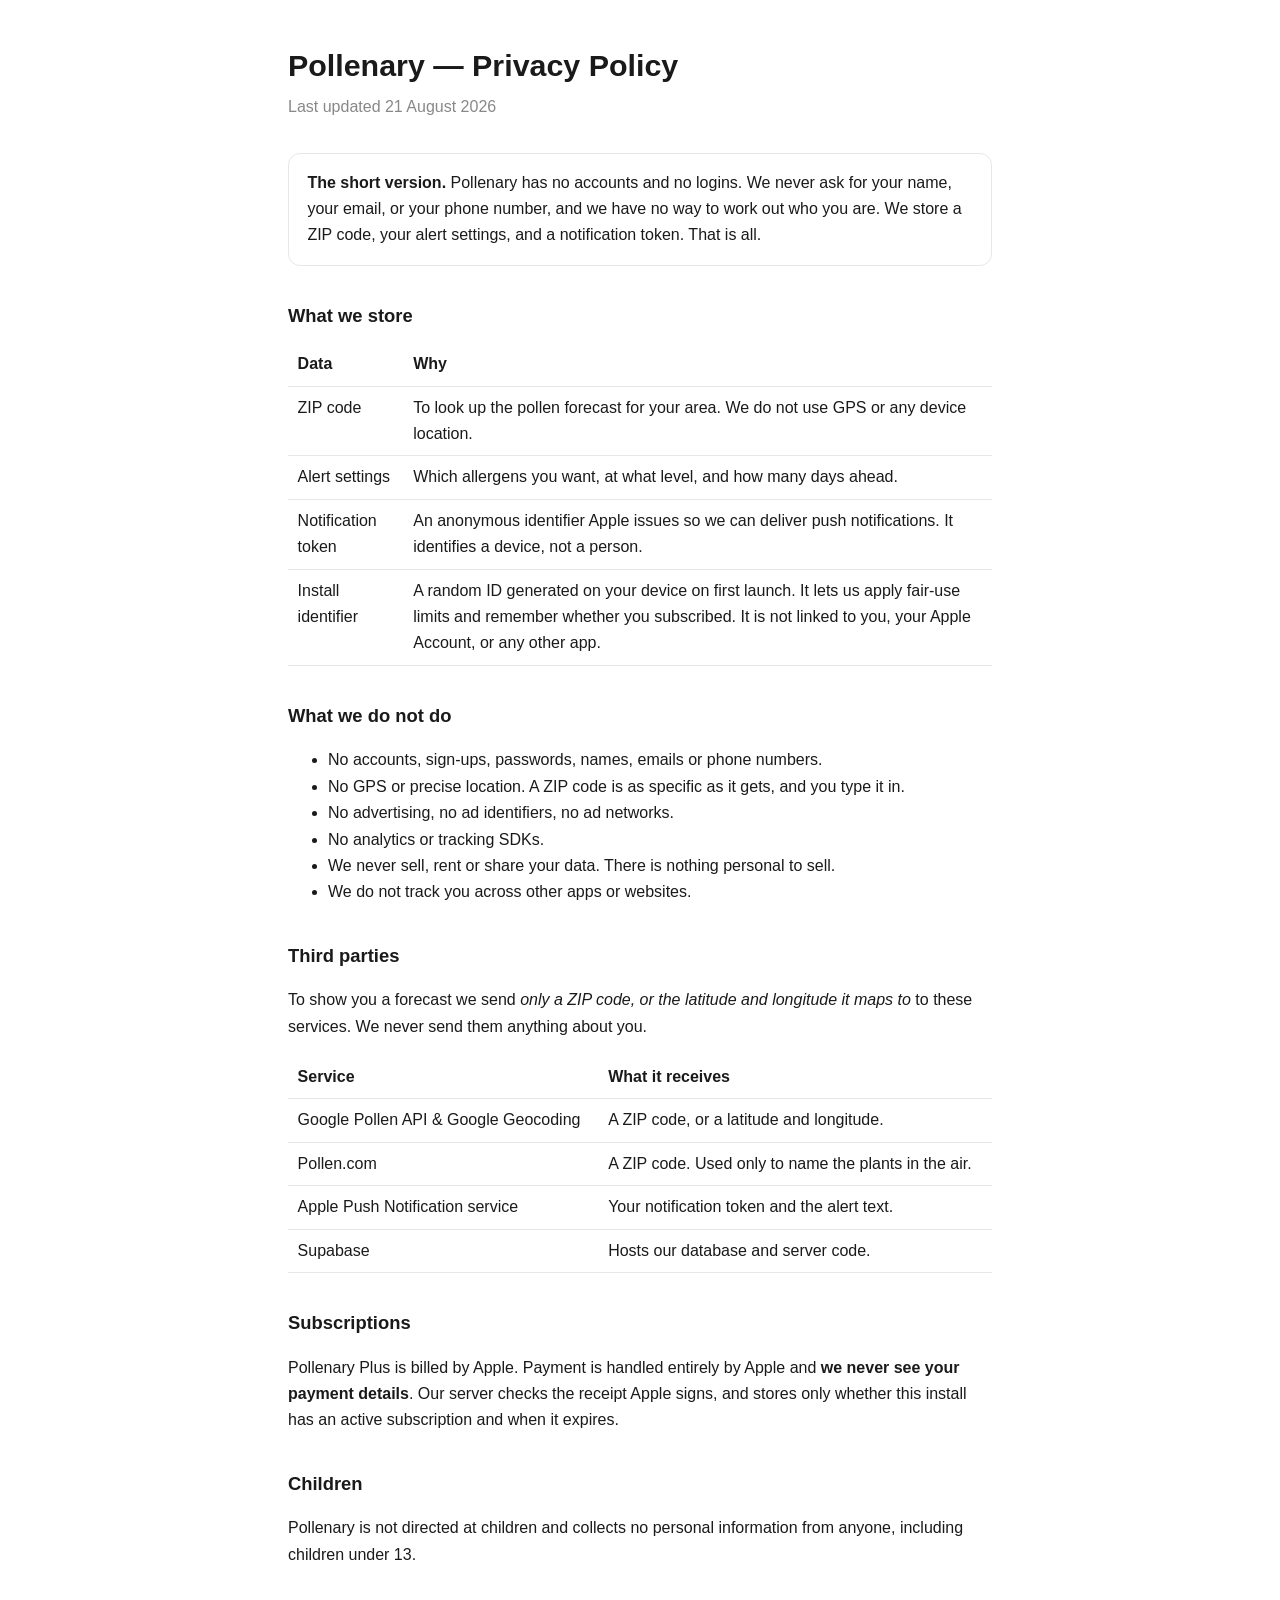
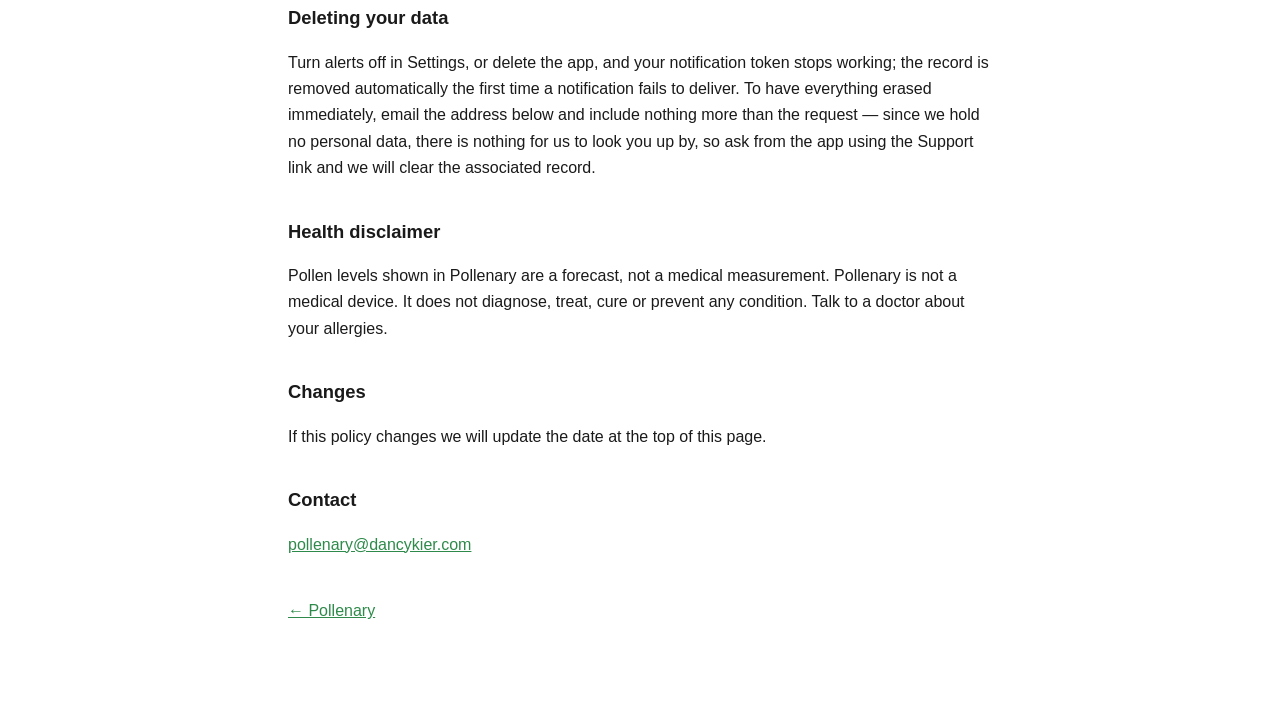
==== privacy.html @ 345eb320 "Pollenary marketing site - landing page with MobileApplication + FAQPage structured data - 6 guides," ====
<!doctype html>
<html lang="en"><head>
<meta charset="utf-8"><meta name="viewport" content="width=device-width,initial-scale=1">
<title>Pollenary — Privacy Policy</title>
<link rel="canonical" href="https://pollenary.dancykier.com/privacy.html">
<style>
:root{color-scheme:light dark}
body{max-width:44rem;margin:0 auto;padding:2.5rem 1.25rem 5rem;
 font:16px/1.65 -apple-system,BlinkMacSystemFont,"Segoe UI",Roboto,sans-serif;
 background:#fff;color:#1a1a1a}
@media(prefers-color-scheme:dark){body{background:#111;color:#e8e8e8}}
h1{font-size:1.9rem;margin:0 0 .25rem}h2{font-size:1.15rem;margin:2.2rem 0 .5rem}
.sub{color:#888;margin:0 0 2rem}
table{border-collapse:collapse;width:100%;margin:.75rem 0}
th,td{text-align:left;padding:.5rem .6rem;border-bottom:1px solid #8883;vertical-align:top}
code{background:#8882;padding:.1rem .35rem;border-radius:4px;font-size:.9em}
a{color:#2e8a4a}
.box{border:1px solid #8883;border-radius:12px;padding:1rem 1.15rem;margin:1.25rem 0}
</style></head><body>

<h1>Pollenary — Privacy Policy</h1>
<p class="sub">Last updated 21 August 2026</p>

<div class="box">
<strong>The short version.</strong> Pollenary has no accounts and no logins. We never ask for
your name, your email, or your phone number, and we have no way to work out who you are.
We store a ZIP code, your alert settings, and a notification token. That is all.
</div>

<h2>What we store</h2>
<table>
<tr><th>Data</th><th>Why</th></tr>
<tr><td>ZIP code</td><td>To look up the pollen forecast for your area. We do not use GPS or any device location.</td></tr>
<tr><td>Alert settings</td><td>Which allergens you want, at what level, and how many days ahead.</td></tr>
<tr><td>Notification token</td><td>An anonymous identifier Apple issues so we can deliver push notifications. It identifies a device, not a person.</td></tr>
<tr><td>Install identifier</td><td>A random ID generated on your device on first launch. It lets us apply fair-use limits and remember whether you subscribed. It is not linked to you, your Apple Account, or any other app.</td></tr>
</table>

<h2>What we do not do</h2>
<ul>
<li>No accounts, sign-ups, passwords, names, emails or phone numbers.</li>
<li>No GPS or precise location. A ZIP code is as specific as it gets, and you type it in.</li>
<li>No advertising, no ad identifiers, no ad networks.</li>
<li>No analytics or tracking SDKs.</li>
<li>We never sell, rent or share your data. There is nothing personal to sell.</li>
<li>We do not track you across other apps or websites.</li>
</ul>

<h2>Third parties</h2>
<p>To show you a forecast we send <em>only a ZIP code, or the latitude and longitude it maps to</em>
to these services. We never send them anything about you.</p>
<table>
<tr><th>Service</th><th>What it receives</th></tr>
<tr><td>Google Pollen API &amp; Google Geocoding</td><td>A ZIP code, or a latitude and longitude.</td></tr>
<tr><td>Pollen.com</td><td>A ZIP code. Used only to name the plants in the air.</td></tr>
<tr><td>Apple Push Notification service</td><td>Your notification token and the alert text.</td></tr>
<tr><td>Supabase</td><td>Hosts our database and server code.</td></tr>
</table>

<h2>Subscriptions</h2>
<p>Pollenary Plus is billed by Apple. Payment is handled entirely by Apple and
<strong>we never see your payment details</strong>. Our server checks the receipt Apple signs, and
stores only whether this install has an active subscription and when it expires.</p>

<h2>Children</h2>
<p>Pollenary is not directed at children and collects no personal information from anyone,
including children under 13.</p>

<h2>Deleting your data</h2>
<p>Turn alerts off in Settings, or delete the app, and your notification token stops working; the
record is removed automatically the first time a notification fails to deliver. To have
everything erased immediately, email the address below and include nothing more than the request
— since we hold no personal data, there is nothing for us to look you up by, so ask from the app
using the Support link and we will clear the associated record.</p>

<h2>Health disclaimer</h2>
<p>Pollen levels shown in Pollenary are a forecast, not a medical measurement. Pollenary is not a
medical device. It does not diagnose, treat, cure or prevent any condition. Talk to a doctor
about your allergies.</p>

<h2>Changes</h2>
<p>If this policy changes we will update the date at the top of this page.</p>

<h2>Contact</h2>
<p><a href="mailto:pollenary@dancykier.com">pollenary@dancykier.com</a></p>

<p style="margin-top:2.5rem"><a href="/">← Pollenary</a></p>
</body></html>
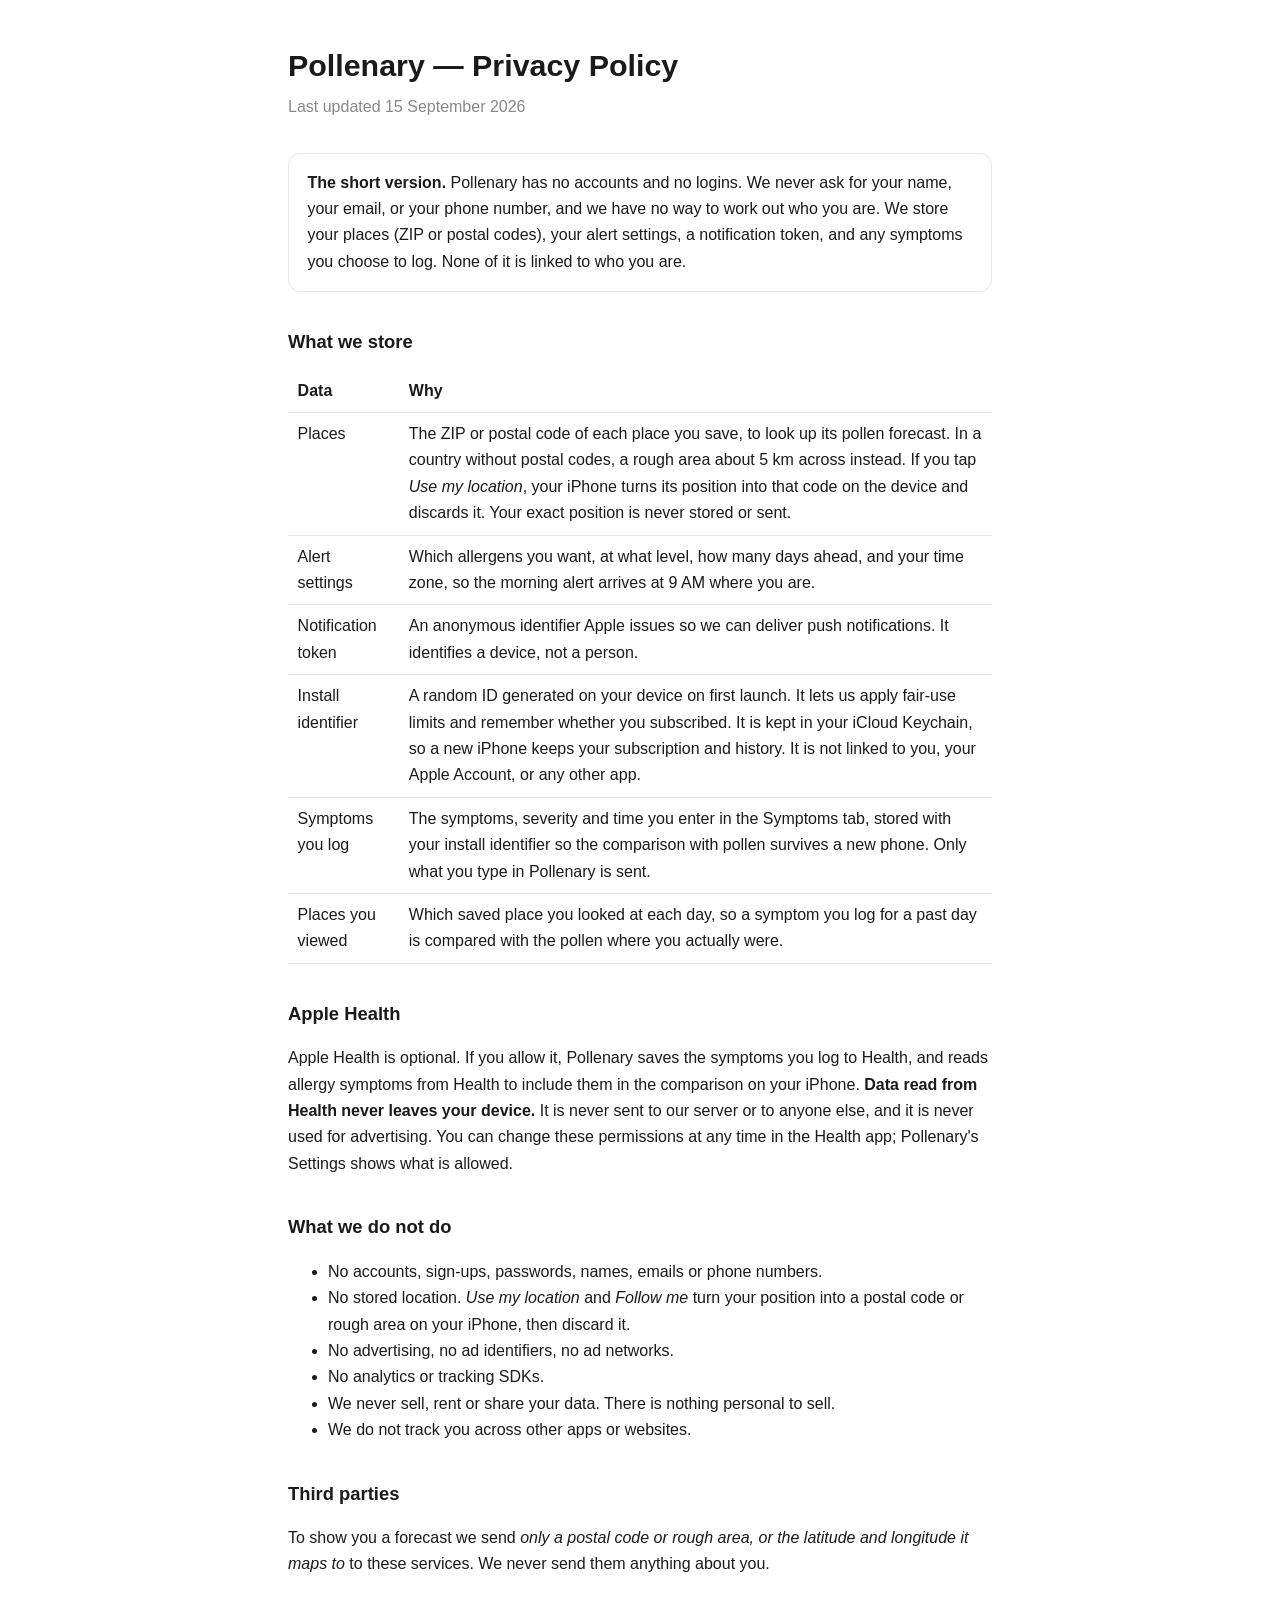
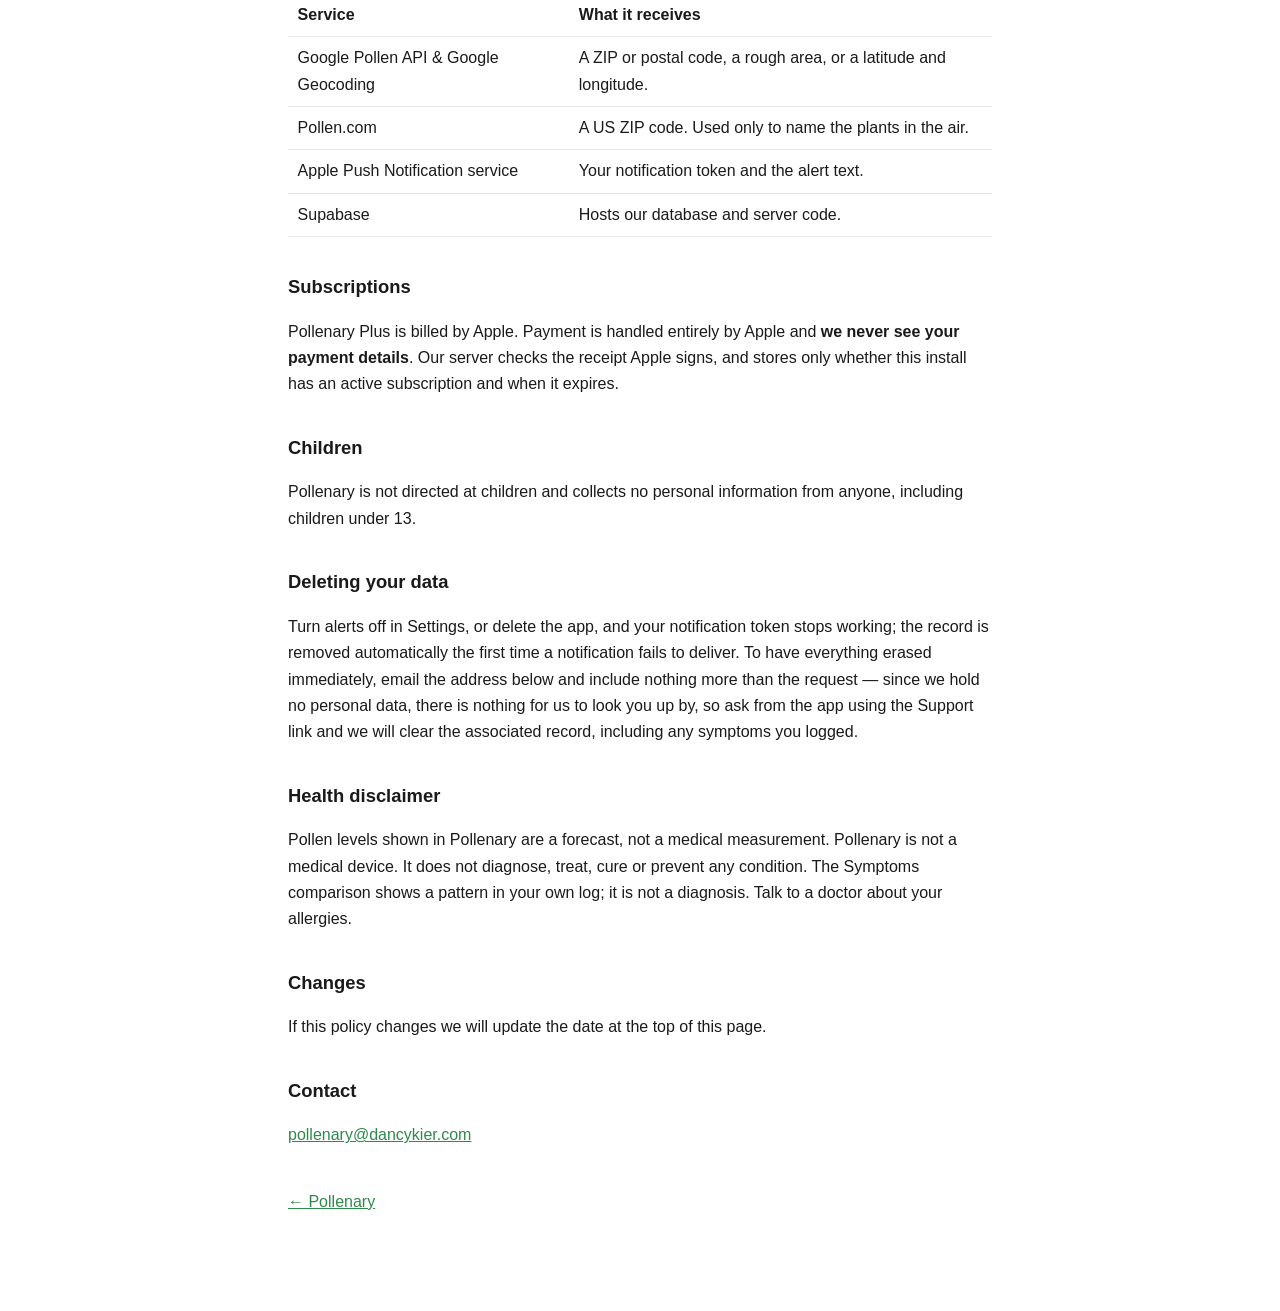
==== commit f3ce4259: "Privacy policy: symptoms, Apple Health, location codes - Pollenary 1.0.2 stores the symptoms a user " ====
--- a/privacy.html
+++ b/privacy.html
@@ -19,27 +19,37 @@
 </style></head><body>
 
 <h1>Pollenary — Privacy Policy</h1>
-<p class="sub">Last updated 21 August 2026</p>
+<p class="sub">Last updated 15 September 2026</p>
 
 <div class="box">
 <strong>The short version.</strong> Pollenary has no accounts and no logins. We never ask for
 your name, your email, or your phone number, and we have no way to work out who you are.
-We store a ZIP code, your alert settings, and a notification token. That is all.
+We store your places (ZIP or postal codes), your alert settings, a notification token, and any
+symptoms you choose to log. None of it is linked to who you are.
 </div>
 
 <h2>What we store</h2>
 <table>
 <tr><th>Data</th><th>Why</th></tr>
-<tr><td>ZIP code</td><td>To look up the pollen forecast for your area. We do not use GPS or any device location.</td></tr>
-<tr><td>Alert settings</td><td>Which allergens you want, at what level, and how many days ahead.</td></tr>
+<tr><td>Places</td><td>The ZIP or postal code of each place you save, to look up its pollen forecast. In a country without postal codes, a rough area about 5&nbsp;km across instead. If you tap <em>Use my location</em>, your iPhone turns its position into that code on the device and discards it. Your exact position is never stored or sent.</td></tr>
+<tr><td>Alert settings</td><td>Which allergens you want, at what level, how many days ahead, and your time zone, so the morning alert arrives at 9&nbsp;AM where you are.</td></tr>
 <tr><td>Notification token</td><td>An anonymous identifier Apple issues so we can deliver push notifications. It identifies a device, not a person.</td></tr>
-<tr><td>Install identifier</td><td>A random ID generated on your device on first launch. It lets us apply fair-use limits and remember whether you subscribed. It is not linked to you, your Apple Account, or any other app.</td></tr>
+<tr><td>Install identifier</td><td>A random ID generated on your device on first launch. It lets us apply fair-use limits and remember whether you subscribed. It is kept in your iCloud Keychain, so a new iPhone keeps your subscription and history. It is not linked to you, your Apple Account, or any other app.</td></tr>
+<tr><td>Symptoms you log</td><td>The symptoms, severity and time you enter in the Symptoms tab, stored with your install identifier so the comparison with pollen survives a new phone. Only what you type in Pollenary is sent.</td></tr>
+<tr><td>Places you viewed</td><td>Which saved place you looked at each day, so a symptom you log for a past day is compared with the pollen where you actually were.</td></tr>
 </table>
+
+<h2>Apple Health</h2>
+<p>Apple Health is optional. If you allow it, Pollenary saves the symptoms you log to Health, and
+reads allergy symptoms from Health to include them in the comparison on your iPhone.
+<strong>Data read from Health never leaves your device.</strong> It is never sent to our server or
+to anyone else, and it is never used for advertising. You can change these permissions at any time
+in the Health app; Pollenary's Settings shows what is allowed.</p>
 
 <h2>What we do not do</h2>
 <ul>
 <li>No accounts, sign-ups, passwords, names, emails or phone numbers.</li>
-<li>No GPS or precise location. A ZIP code is as specific as it gets, and you type it in.</li>
+<li>No stored location. <em>Use my location</em> and <em>Follow me</em> turn your position into a postal code or rough area on your iPhone, then discard it.</li>
 <li>No advertising, no ad identifiers, no ad networks.</li>
 <li>No analytics or tracking SDKs.</li>
 <li>We never sell, rent or share your data. There is nothing personal to sell.</li>
@@ -47,12 +57,12 @@
 </ul>
 
 <h2>Third parties</h2>
-<p>To show you a forecast we send <em>only a ZIP code, or the latitude and longitude it maps to</em>
-to these services. We never send them anything about you.</p>
+<p>To show you a forecast we send <em>only a postal code or rough area, or the latitude and
+longitude it maps to</em> to these services. We never send them anything about you.</p>
 <table>
 <tr><th>Service</th><th>What it receives</th></tr>
-<tr><td>Google Pollen API &amp; Google Geocoding</td><td>A ZIP code, or a latitude and longitude.</td></tr>
-<tr><td>Pollen.com</td><td>A ZIP code. Used only to name the plants in the air.</td></tr>
+<tr><td>Google Pollen API &amp; Google Geocoding</td><td>A ZIP or postal code, a rough area, or a latitude and longitude.</td></tr>
+<tr><td>Pollen.com</td><td>A US ZIP code. Used only to name the plants in the air.</td></tr>
 <tr><td>Apple Push Notification service</td><td>Your notification token and the alert text.</td></tr>
 <tr><td>Supabase</td><td>Hosts our database and server code.</td></tr>
 </table>
@@ -71,12 +81,13 @@
 record is removed automatically the first time a notification fails to deliver. To have
 everything erased immediately, email the address below and include nothing more than the request
 — since we hold no personal data, there is nothing for us to look you up by, so ask from the app
-using the Support link and we will clear the associated record.</p>
+using the Support link and we will clear the associated record, including any symptoms you logged.</p>
 
 <h2>Health disclaimer</h2>
 <p>Pollen levels shown in Pollenary are a forecast, not a medical measurement. Pollenary is not a
-medical device. It does not diagnose, treat, cure or prevent any condition. Talk to a doctor
-about your allergies.</p>
+medical device. It does not diagnose, treat, cure or prevent any condition. The Symptoms
+comparison shows a pattern in your own log; it is not a diagnosis. Talk to a doctor about your
+allergies.</p>
 
 <h2>Changes</h2>
 <p>If this policy changes we will update the date at the top of this page.</p>
